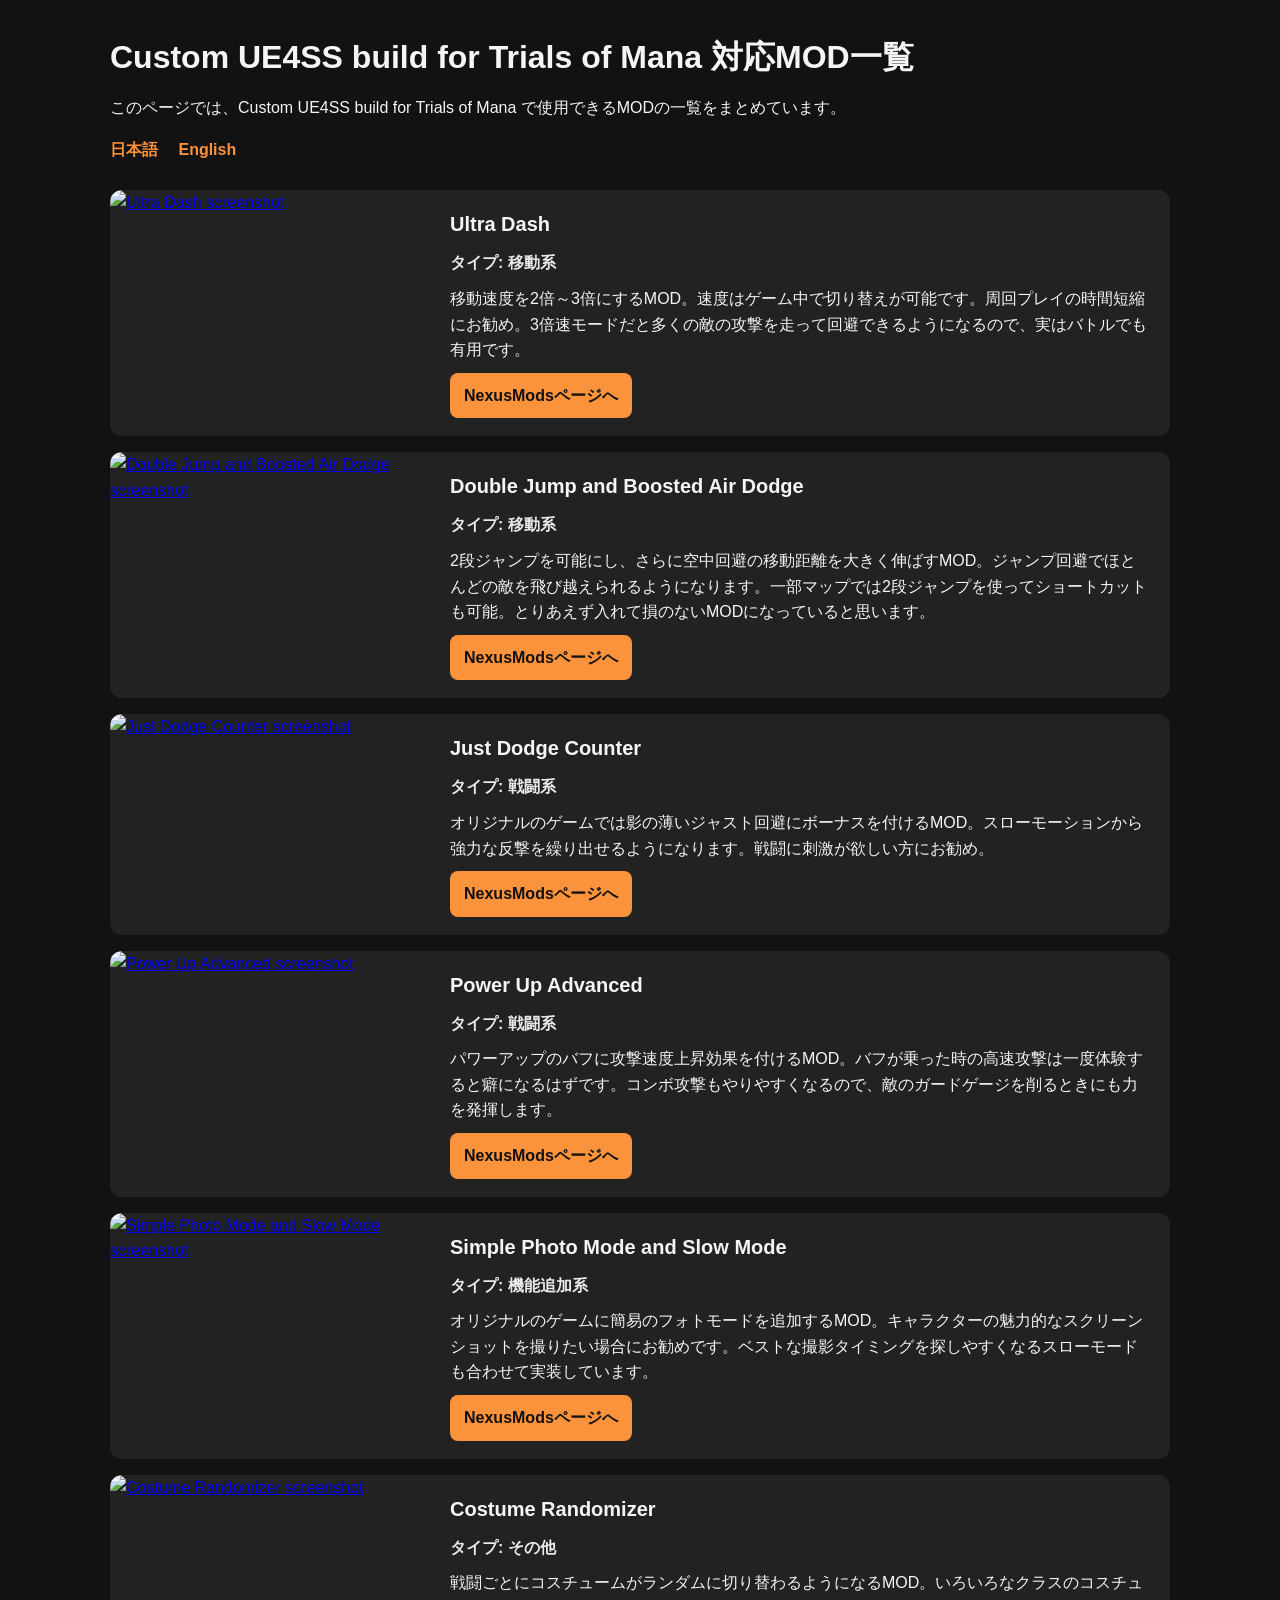
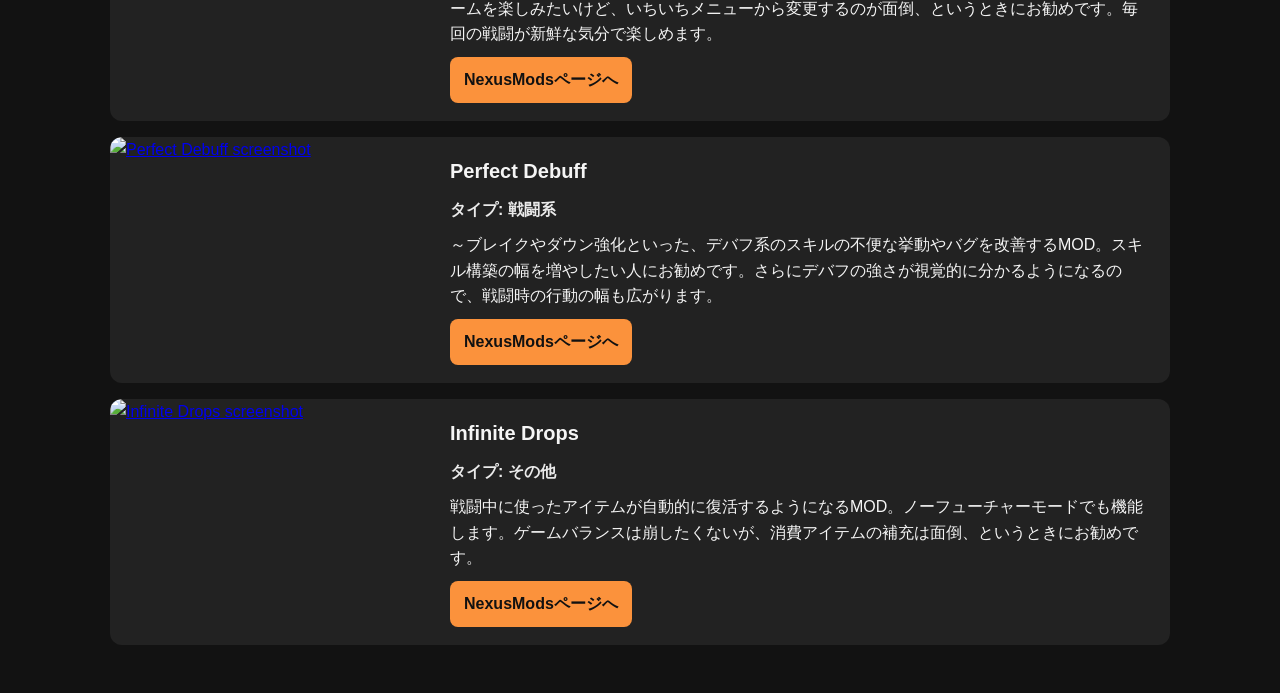
==== docs/modlist/index-jp.html @ f192716d "modlist ページを更新" ====
<!doctype html>
<html lang="ja">
  <head>
    <meta charset="UTF-8" />
    <meta name="viewport" content="width=device-width, initial-scale=1.0" />
    <title>Custom UE4SS build for Trials of Mana 対応MOD一覧</title>
    <link rel="stylesheet" href="styles.css" />
  </head>
  <body>
    <main class="container">
      <header class="page-header">
        <h1>Custom UE4SS build for Trials of Mana 対応MOD一覧</h1>
        <p>
          このページでは、Custom UE4SS build for Trials of Mana
          で使用できるMODの一覧をまとめています。
        </p>
        <nav class="lang-nav" aria-label="Language switch">
          <a href="index-jp.html">日本語</a>
          <a href="index.html">English</a>
        </nav>
      </header>

      <section class="mod-list">
        <article class="mod-card">
          <a class="mod-image-link" href="https://www.nexusmods.com/trialsofmana/mods/313" target="_blank" rel="noopener noreferrer">
            <img class="mod-image" src="https://staticdelivery.nexusmods.com/mods/3232/images/313/313-1771250511-84916025.png" alt="Ultra Dash screenshot" />
          </a>
          <div class="mod-content">
            <h2 class="mod-name">Ultra Dash</h2>
            <p class="mod-type">タイプ: 移動系</p>
            <p class="mod-description">移動速度を2倍～3倍にするMOD。速度はゲーム中で切り替えが可能です。周回プレイの時間短縮にお勧め。3倍速モードだと多くの敵の攻撃を走って回避できるようになるので、実はバトルでも有用です。</p>
            <a class="mod-link" href="https://www.nexusmods.com/trialsofmana/mods/313" target="_blank" rel="noopener noreferrer">NexusModsページへ</a>
          </div>
        </article>

        <article class="mod-card">
          <a class="mod-image-link" href="https://www.nexusmods.com/trialsofmana/mods/314" target="_blank" rel="noopener noreferrer">
            <img class="mod-image" src="https://staticdelivery.nexusmods.com/mods/3232/images/314/314-1771252054-678828349.png" alt="Double Jump and Boosted Air Dodge screenshot" />
          </a>
          <div class="mod-content">
            <h2 class="mod-name">Double Jump and Boosted Air Dodge</h2>
            <p class="mod-type">タイプ: 移動系</p>
            <p class="mod-description">2段ジャンプを可能にし、さらに空中回避の移動距離を大きく伸ばすMOD。ジャンプ回避でほとんどの敵を飛び越えられるようになります。一部マップでは2段ジャンプを使ってショートカットも可能。とりあえず入れて損のないMODになっていると思います。</p>
            <a class="mod-link" href="https://www.nexusmods.com/trialsofmana/mods/314" target="_blank" rel="noopener noreferrer">NexusModsページへ</a>
          </div>
        </article>

        <article class="mod-card">
          <a class="mod-image-link" href="https://www.nexusmods.com/trialsofmana/mods/315" target="_blank" rel="noopener noreferrer">
            <img class="mod-image" src="https://staticdelivery.nexusmods.com/mods/3232/images/315/315-1771280082-1032277169.png" alt="Just Dodge Counter screenshot" />
          </a>
          <div class="mod-content">
            <h2 class="mod-name">Just Dodge Counter</h2>
            <p class="mod-type">タイプ: 戦闘系</p>
            <p class="mod-description">オリジナルのゲームでは影の薄いジャスト回避にボーナスを付けるMOD。スローモーションから強力な反撃を繰り出せるようになります。戦闘に刺激が欲しい方にお勧め。</p>
            <a class="mod-link" href="https://www.nexusmods.com/trialsofmana/mods/315" target="_blank" rel="noopener noreferrer">NexusModsページへ</a>
          </div>
        </article>

        <article class="mod-card">
          <a class="mod-image-link" href="https://www.nexusmods.com/trialsofmana/mods/316" target="_blank" rel="noopener noreferrer">
            <img class="mod-image" src="https://staticdelivery.nexusmods.com/mods/3232/images/316/316-1771281567-613026246.png" alt="Power Up Advanced screenshot" />
          </a>
          <div class="mod-content">
            <h2 class="mod-name">Power Up Advanced</h2>
            <p class="mod-type">タイプ: 戦闘系</p>
            <p class="mod-description">パワーアップのバフに攻撃速度上昇効果を付けるMOD。バフが乗った時の高速攻撃は一度体験すると癖になるはずです。コンボ攻撃もやりやすくなるので、敵のガードゲージを削るときにも力を発揮します。</p>
            <a class="mod-link" href="https://www.nexusmods.com/trialsofmana/mods/316" target="_blank" rel="noopener noreferrer">NexusModsページへ</a>
          </div>
        </article>

        <article class="mod-card">
          <a class="mod-image-link" href="https://www.nexusmods.com/trialsofmana/mods/317" target="_blank" rel="noopener noreferrer">
            <img class="mod-image" src="https://staticdelivery.nexusmods.com/mods/3232/images/317/317-1771422034-954284719.png" alt="Simple Photo Mode and Slow Mode screenshot" />
          </a>
          <div class="mod-content">
            <h2 class="mod-name">Simple Photo Mode and Slow Mode</h2>
            <p class="mod-type">タイプ: 機能追加系</p>
            <p class="mod-description">オリジナルのゲームに簡易のフォトモードを追加するMOD。キャラクターの魅力的なスクリーンショットを撮りたい場合にお勧めです。ベストな撮影タイミングを探しやすくなるスローモードも合わせて実装しています。</p>
            <a class="mod-link" href="https://www.nexusmods.com/trialsofmana/mods/317" target="_blank" rel="noopener noreferrer">NexusModsページへ</a>
          </div>
        </article>

        <article class="mod-card">
          <a class="mod-image-link" href="https://www.nexusmods.com/trialsofmana/mods/318" target="_blank" rel="noopener noreferrer">
            <img class="mod-image" src="https://staticdelivery.nexusmods.com/mods/3232/images/318/318-1771860363-1504174685.png" alt="Costume Randomizer screenshot" />
          </a>
          <div class="mod-content">
            <h2 class="mod-name">Costume Randomizer</h2>
            <p class="mod-type">タイプ: その他</p>
            <p class="mod-description">戦闘ごとにコスチュームがランダムに切り替わるようになるMOD。いろいろなクラスのコスチュームを楽しみたいけど、いちいちメニューから変更するのが面倒、というときにお勧めです。毎回の戦闘が新鮮な気分で楽しめます。</p>
            <a class="mod-link" href="https://www.nexusmods.com/trialsofmana/mods/318" target="_blank" rel="noopener noreferrer">NexusModsページへ</a>
          </div>
        </article>

        <article class="mod-card">
          <a class="mod-image-link" href="https://www.nexusmods.com/trialsofmana/mods/319" target="_blank" rel="noopener noreferrer">
            <img class="mod-image" src="https://staticdelivery.nexusmods.com/mods/3232/images/319/319-1772370654-510780918.png" alt="Perfect Debuff screenshot" />
          </a>
          <div class="mod-content">
            <h2 class="mod-name">Perfect Debuff</h2>
            <p class="mod-type">タイプ: 戦闘系</p>
            <p class="mod-description">～ブレイクやダウン強化といった、デバフ系のスキルの不便な挙動やバグを改善するMOD。スキル構築の幅を増やしたい人にお勧めです。さらにデバフの強さが視覚的に分かるようになるので、戦闘時の行動の幅も広がります。</p>
            <a class="mod-link" href="https://www.nexusmods.com/trialsofmana/mods/319" target="_blank" rel="noopener noreferrer">NexusModsページへ</a>
          </div>
        </article>

        <article class="mod-card">
          <a class="mod-image-link" href="https://www.nexusmods.com/trialsofmana/mods/320" target="_blank" rel="noopener noreferrer">
            <img class="mod-image" src="https://staticdelivery.nexusmods.com/mods/3232/images/320/320-1773410706-1967612080.png" alt="Infinite Drops screenshot" />
          </a>
          <div class="mod-content">
            <h2 class="mod-name">Infinite Drops</h2>
            <p class="mod-type">タイプ: その他</p>
            <p class="mod-description">戦闘中に使ったアイテムが自動的に復活するようになるMOD。ノーフューチャーモードでも機能します。ゲームバランスは崩したくないが、消費アイテムの補充は面倒、というときにお勧めです。</p>
            <a class="mod-link" href="https://www.nexusmods.com/trialsofmana/mods/320" target="_blank" rel="noopener noreferrer">NexusModsページへ</a>
          </div>
        </article>
      </section>
    </main>
  </body>
</html>
---- docs/modlist/styles.css ----
* {
  box-sizing: border-box;
}

:root {
  --bg: #121212;
  --card: #222222;
  --text: #f5f5f5;
  --accent: #fb923c;
}

body {
  margin: 0;
  font-family: "Segoe UI", Arial, sans-serif;
  background: var(--bg);
  color: var(--text);
  line-height: 1.6;
}

.container {
  max-width: 1100px;
  margin: 0 auto;
  padding: 32px 20px 48px;
}

.page-header h1 {
  margin: 0 0 12px;
  font-size: 2rem;
}

.page-header p {
  margin: 0;
  font-size: 1rem;
}

.lang-nav {
  margin-top: 16px;
}

.lang-nav a {
  color: var(--accent);
  text-decoration: none;
  margin-right: 16px;
  font-weight: 600;
}

.mod-list {
  margin-top: 28px;
  display: flex;
  flex-direction: column;
  gap: 16px;
}

.mod-card {
  background: var(--card);
  border-radius: 12px;
  overflow: hidden;
  display: grid;
  grid-template-columns: 320px 1fr;
  min-height: 190px;
}

.mod-image-link {
  display: block;
  width: 100%;
  height: 100%;
}

.mod-image {
  width: 100%;
  height: 100%;
  object-fit: cover;
  display: block;
}

.mod-content {
  padding: 18px 20px;
  display: flex;
  flex-direction: column;
  gap: 10px;
}

.mod-name {
  margin: 0;
  font-size: 1.25rem;
}

.mod-type {
  margin: 0;
  font-weight: 600;
  opacity: 0.95;
}

.mod-description {
  margin: 0;
  flex: 1;
}

.mod-link {
  align-self: flex-start;
  background: var(--accent);
  color: #111;
  text-decoration: none;
  font-weight: 700;
  padding: 10px 14px;
  border-radius: 8px;
}

.mod-link:hover,
.mod-link:focus {
  filter: brightness(1.05);
}

@media (max-width: 800px) {
  .mod-card {
    grid-template-columns: 1fr;
  }

  .mod-image {
    height: 210px;
  }
}
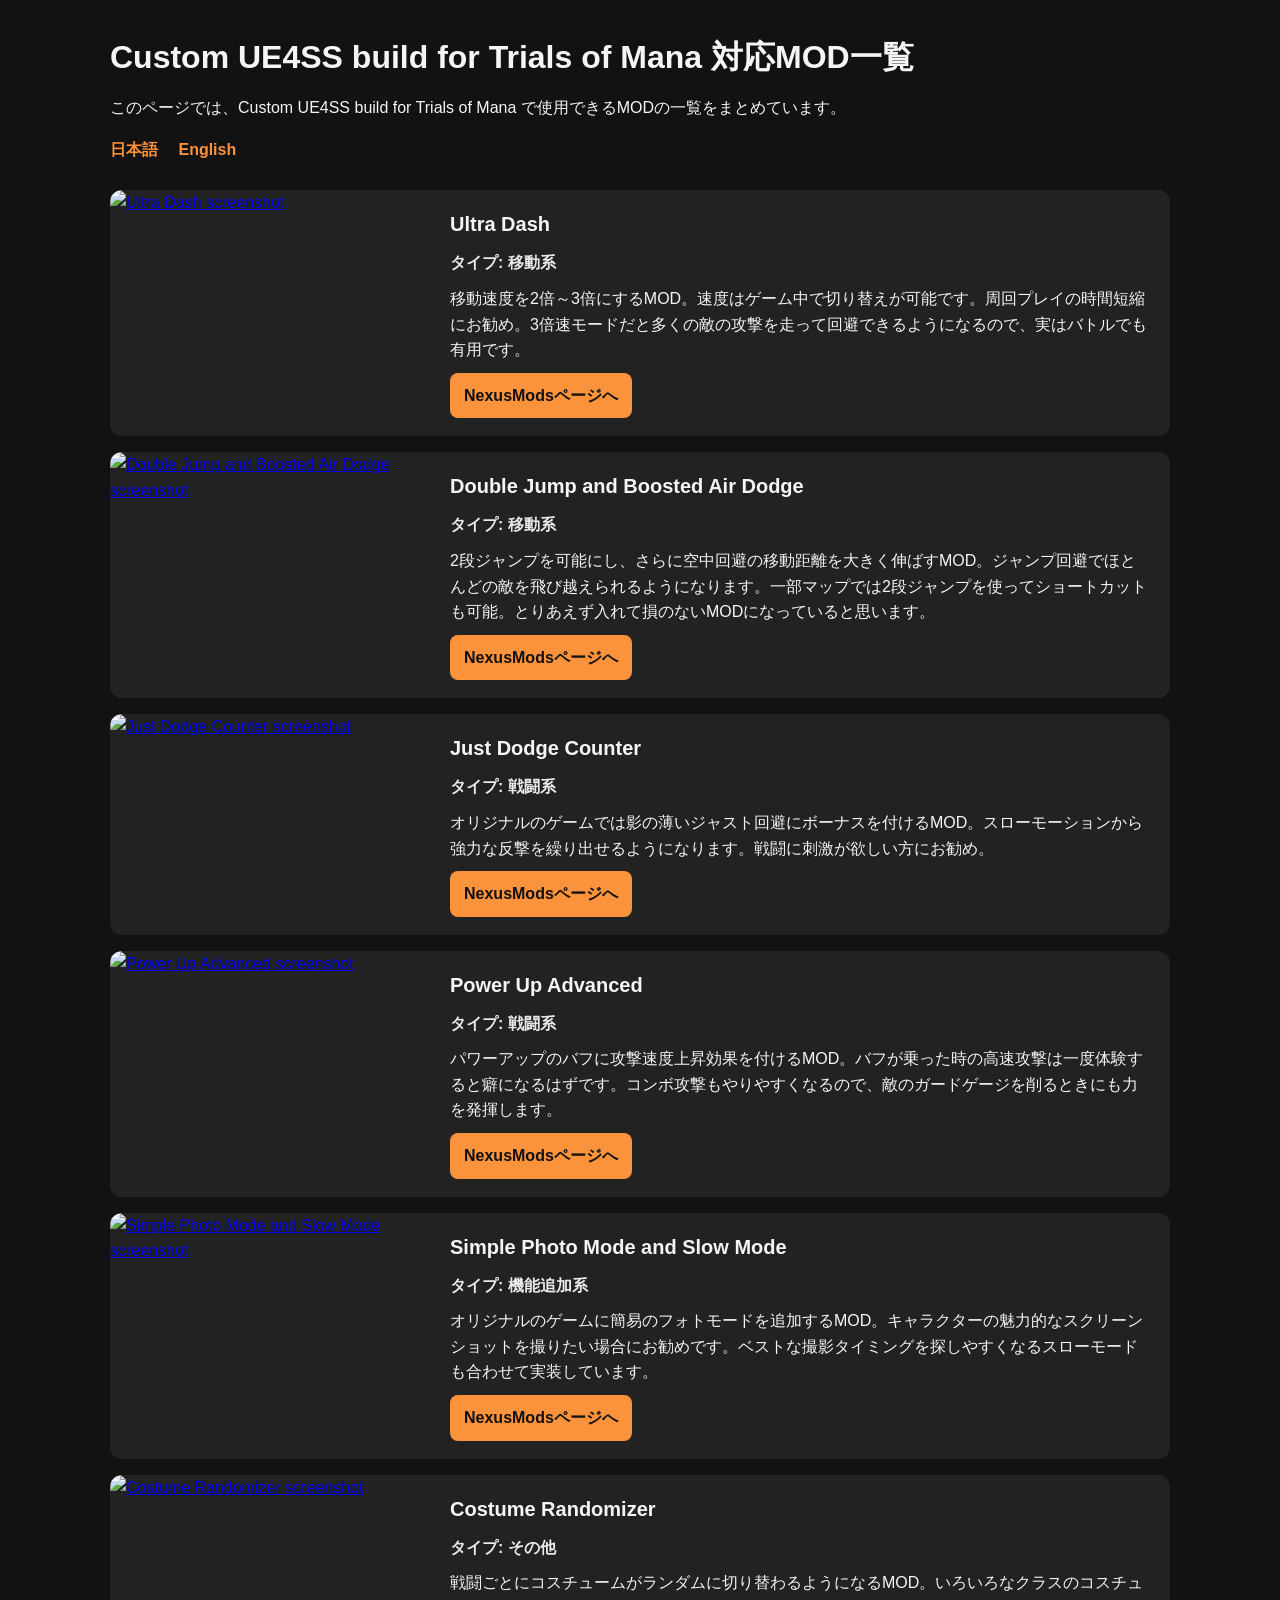
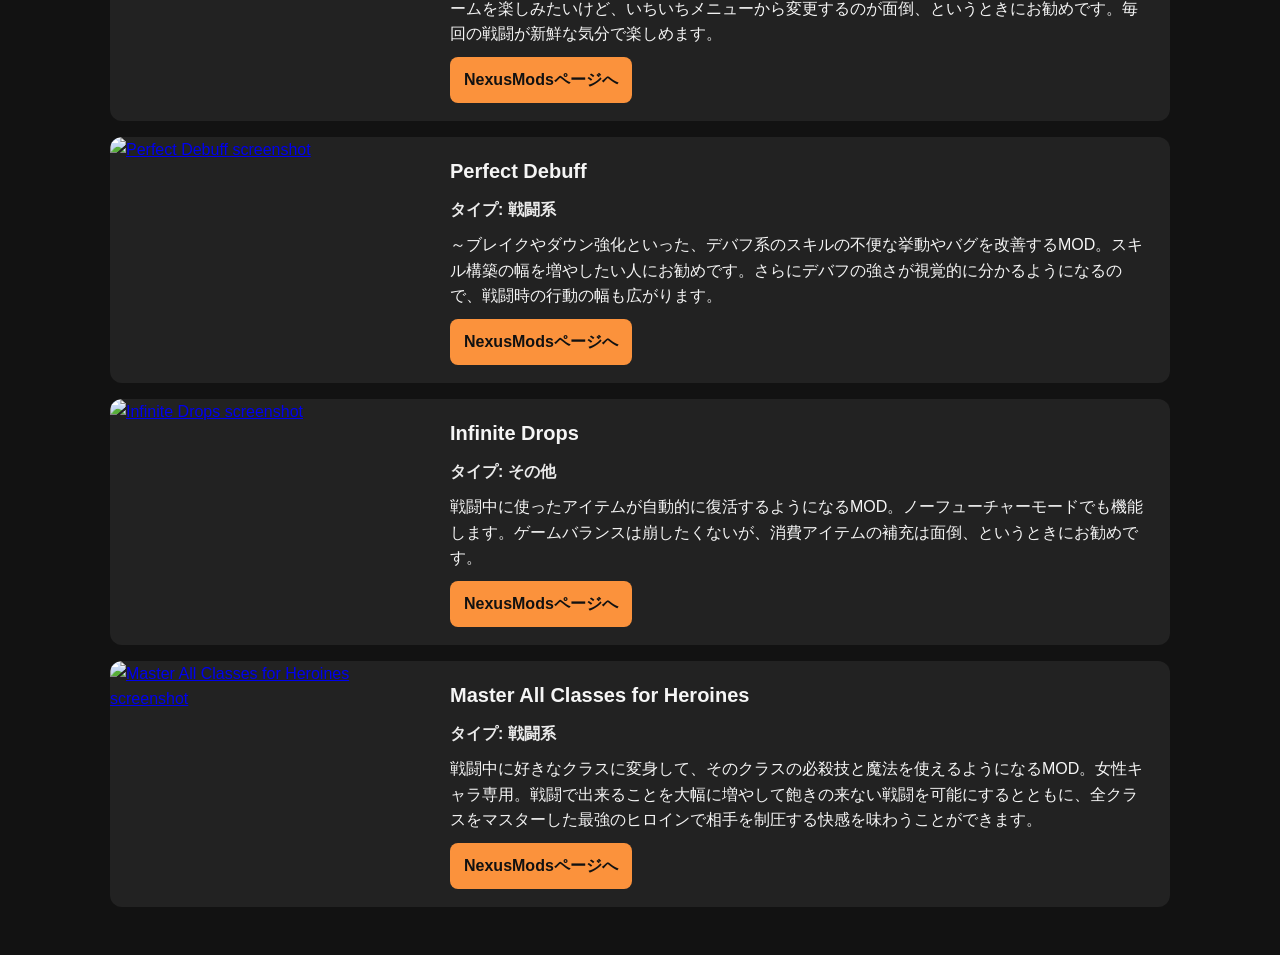
==== commit 606c8384: "modlist ページを更新" ====
--- a/docs/modlist/index-jp.html
+++ b/docs/modlist/index-jp.html
@@ -116,6 +116,18 @@
             <a class="mod-link" href="https://www.nexusmods.com/trialsofmana/mods/320" target="_blank" rel="noopener noreferrer">NexusModsページへ</a>
           </div>
         </article>
+        
+        <article class="mod-card">
+          <a class="mod-image-link" href="https://www.nexusmods.com/trialsofmana/mods/321" target="_blank" rel="noopener noreferrer">
+            <img class="mod-image" src="https://staticdelivery.nexusmods.com/mods/3232/images/321/321-1773567032-205669910.png" alt="Master All Classes for Heroines screenshot" />
+          </a>
+          <div class="mod-content">
+            <h2 class="mod-name">Master All Classes for Heroines</h2>
+            <p class="mod-type">タイプ: 戦闘系</p>
+            <p class="mod-description">戦闘中に好きなクラスに変身して、そのクラスの必殺技と魔法を使えるようになるMOD。女性キャラ専用。戦闘で出来ることを大幅に増やして飽きの来ない戦闘を可能にするとともに、全クラスをマスターした最強のヒロインで相手を制圧する快感を味わうことができます。</p>
+            <a class="mod-link" href="https://www.nexusmods.com/trialsofmana/mods/321" target="_blank" rel="noopener noreferrer">NexusModsページへ</a>
+          </div>
+        </article>
       </section>
     </main>
   </body>
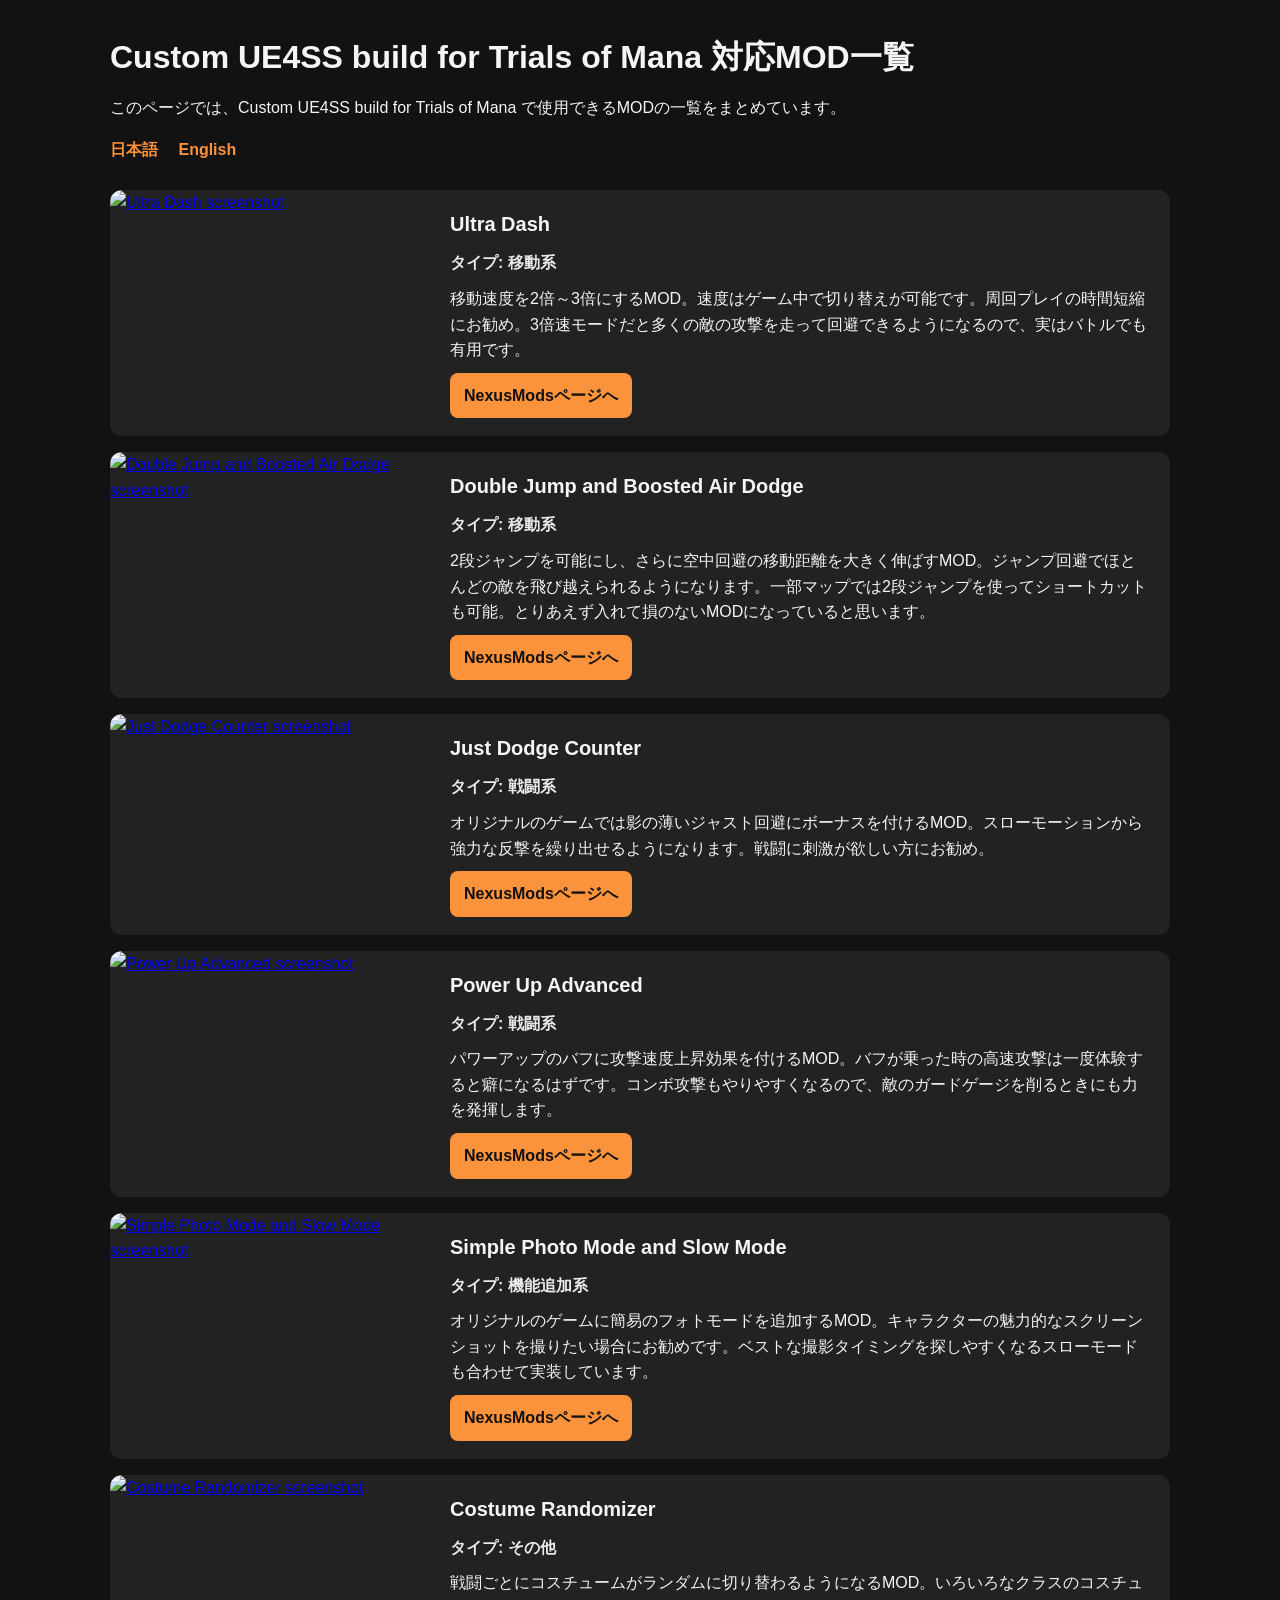
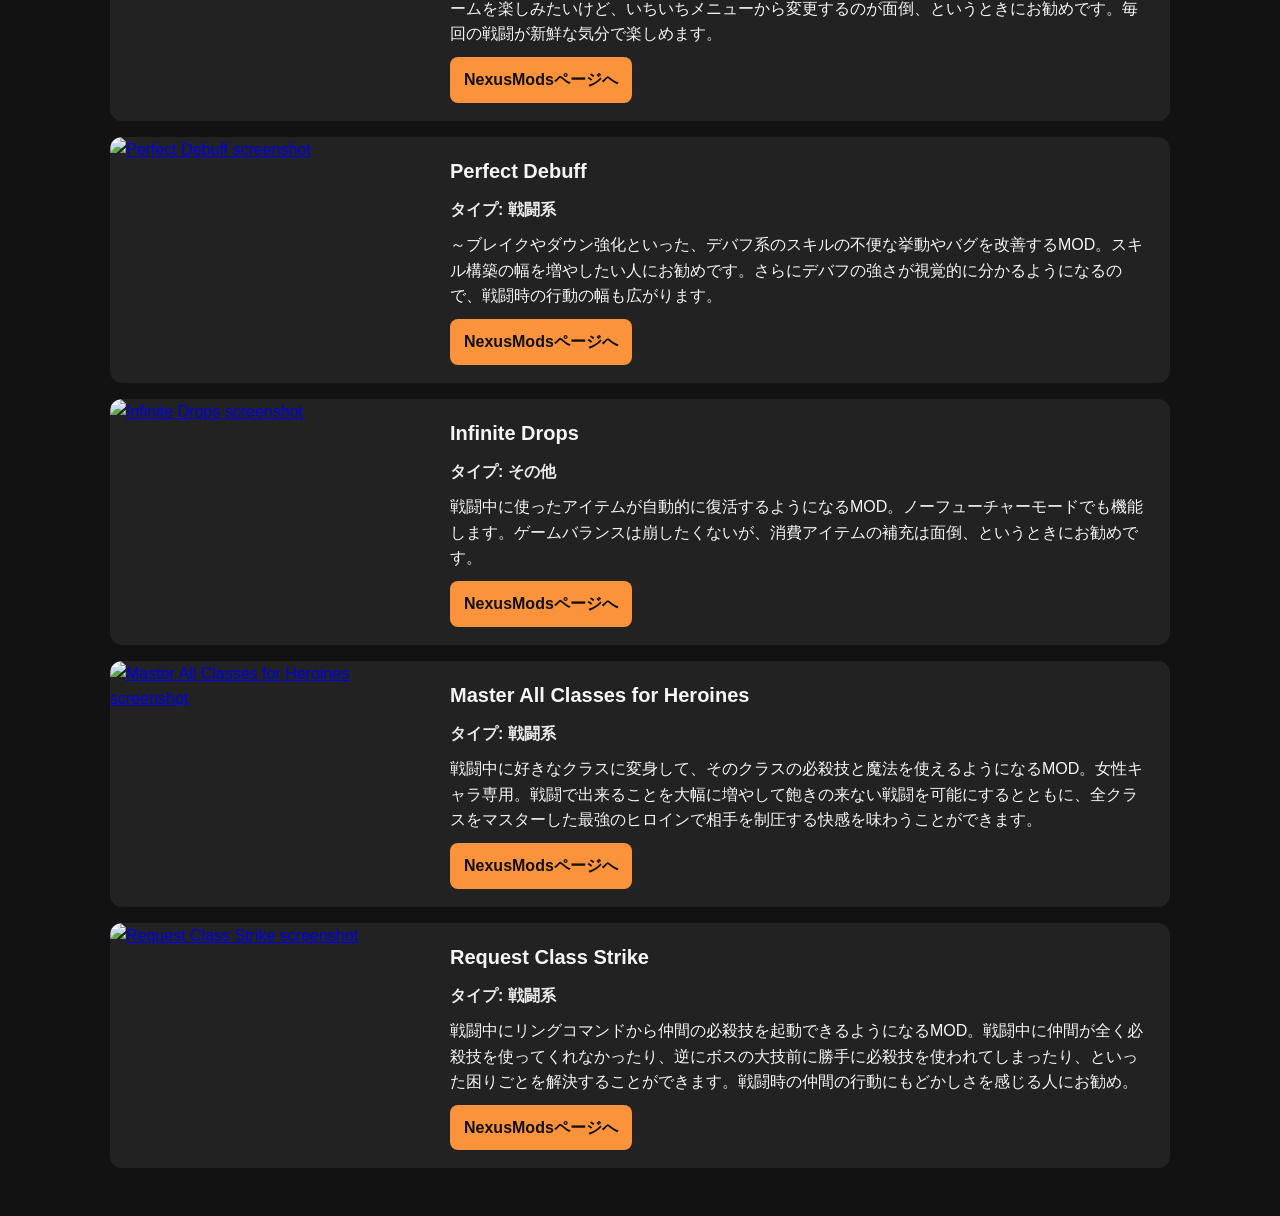
==== commit c2150cf3: "すべての変更をコミット" ====
--- a/docs/modlist/index-jp.html
+++ b/docs/modlist/index-jp.html
@@ -128,6 +128,18 @@
             <a class="mod-link" href="https://www.nexusmods.com/trialsofmana/mods/321" target="_blank" rel="noopener noreferrer">NexusModsページへ</a>
           </div>
         </article>
+
+        <article class="mod-card">
+          <a class="mod-image-link" href="https://www.nexusmods.com/trialsofmana/mods/322" target="_blank" rel="noopener noreferrer">
+            <img class="mod-image" src="https://staticdelivery.nexusmods.com/mods/3232/images/322/322-1774785207-396757798.png" alt="Request Class Strike screenshot" />
+          </a>
+          <div class="mod-content">
+            <h2 class="mod-name">Request Class Strike</h2>
+            <p class="mod-type">タイプ: 戦闘系</p>
+            <p class="mod-description">戦闘中にリングコマンドから仲間の必殺技を起動できるようになるMOD。戦闘中に仲間が全く必殺技を使ってくれなかったり、逆にボスの大技前に勝手に必殺技を使われてしまったり、といった困りごとを解決することができます。戦闘時の仲間の行動にもどかしさを感じる人にお勧め。</p>
+            <a class="mod-link" href="https://www.nexusmods.com/trialsofmana/mods/322" target="_blank" rel="noopener noreferrer">NexusModsページへ</a>
+          </div>
+        </article>
       </section>
     </main>
   </body>
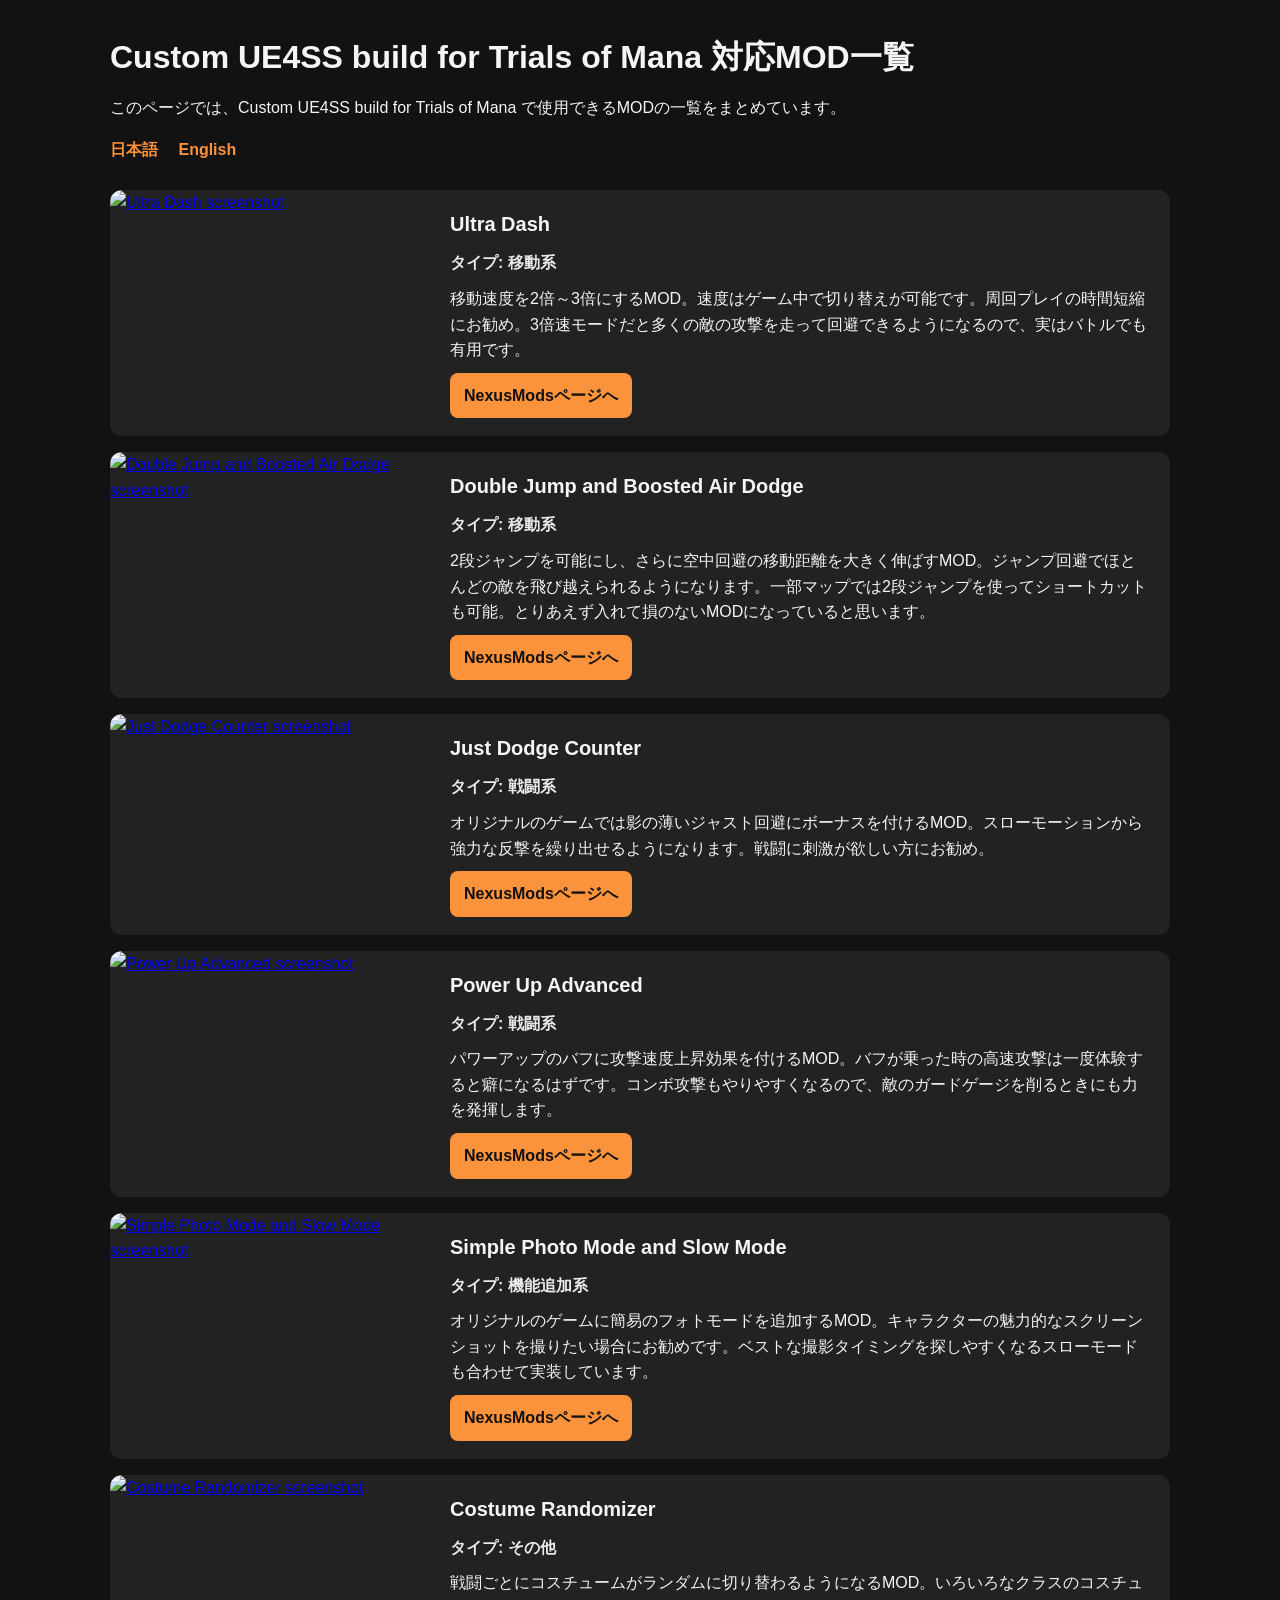
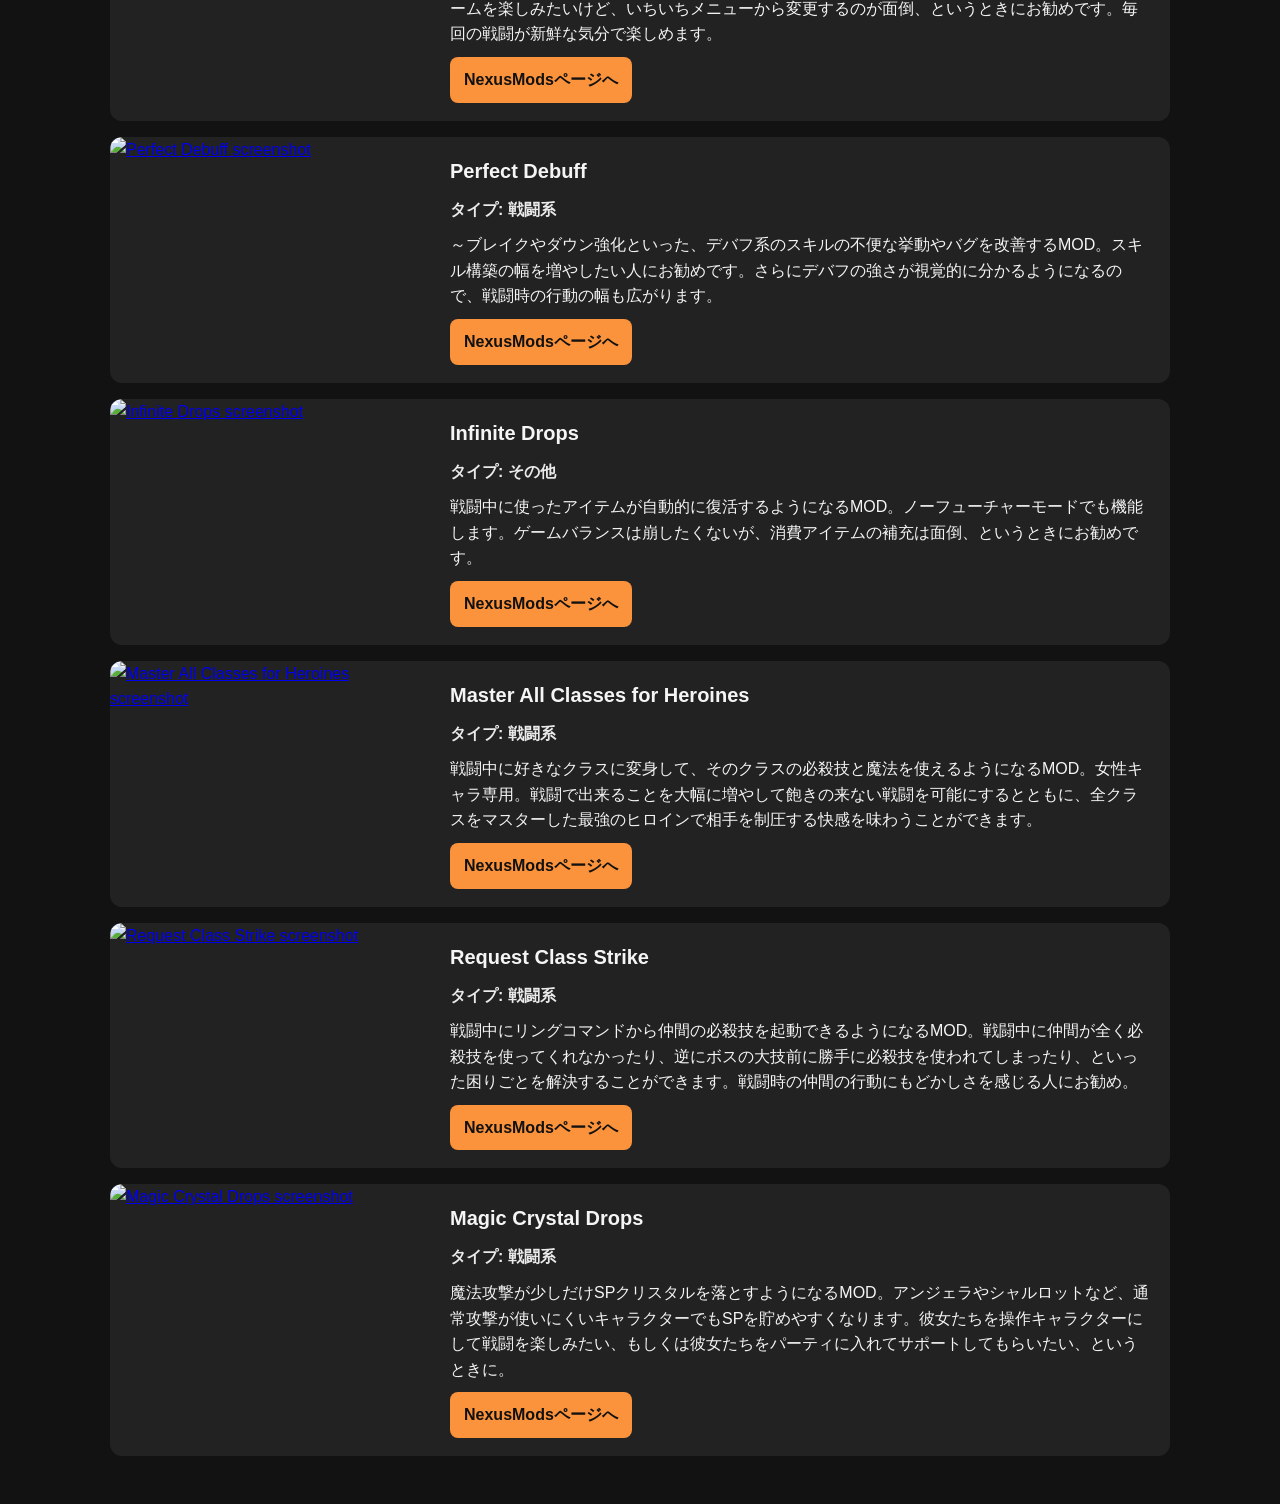
==== commit c6e23cd6: "Add Magic Crystal Drops to mod lists" ====
--- a/docs/modlist/index-jp.html
+++ b/docs/modlist/index-jp.html
@@ -140,6 +140,18 @@
             <a class="mod-link" href="https://www.nexusmods.com/trialsofmana/mods/322" target="_blank" rel="noopener noreferrer">NexusModsページへ</a>
           </div>
         </article>
+
+        <article class="mod-card">
+          <a class="mod-image-link" href="https://www.nexusmods.com/trialsofmana/mods/326" target="_blank" rel="noopener noreferrer">
+            <img class="mod-image" src="https://staticdelivery.nexusmods.com/mods/3232/images/326/326-1775836091-1060564756.png" alt="Magic Crystal Drops screenshot" />
+          </a>
+          <div class="mod-content">
+            <h2 class="mod-name">Magic Crystal Drops</h2>
+            <p class="mod-type">タイプ: 戦闘系</p>
+            <p class="mod-description">魔法攻撃が少しだけSPクリスタルを落とすようになるMOD。アンジェラやシャルロットなど、通常攻撃が使いにくいキャラクターでもSPを貯めやすくなります。彼女たちを操作キャラクターにして戦闘を楽しみたい、もしくは彼女たちをパーティに入れてサポートしてもらいたい、というときに。</p>
+            <a class="mod-link" href="https://www.nexusmods.com/trialsofmana/mods/326" target="_blank" rel="noopener noreferrer">NexusModsページへ</a>
+          </div>
+        </article>
       </section>
     </main>
   </body>
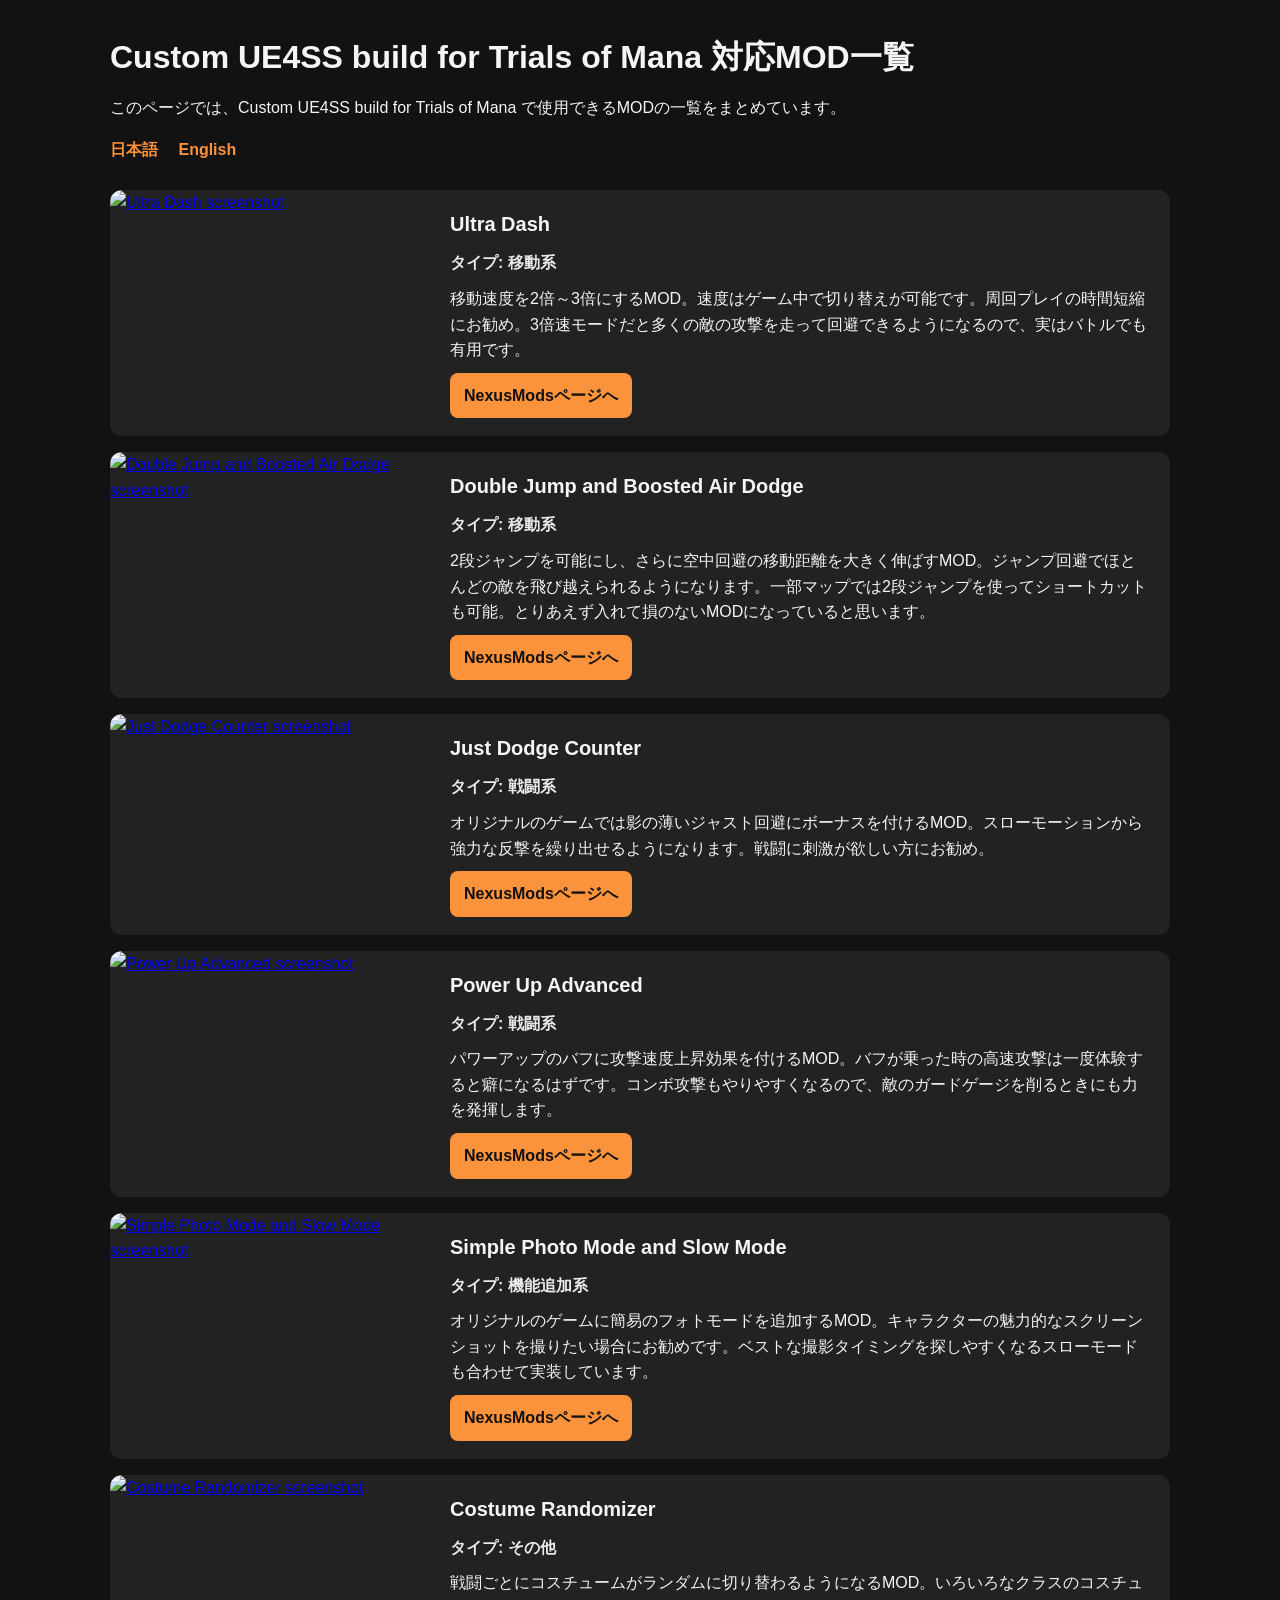
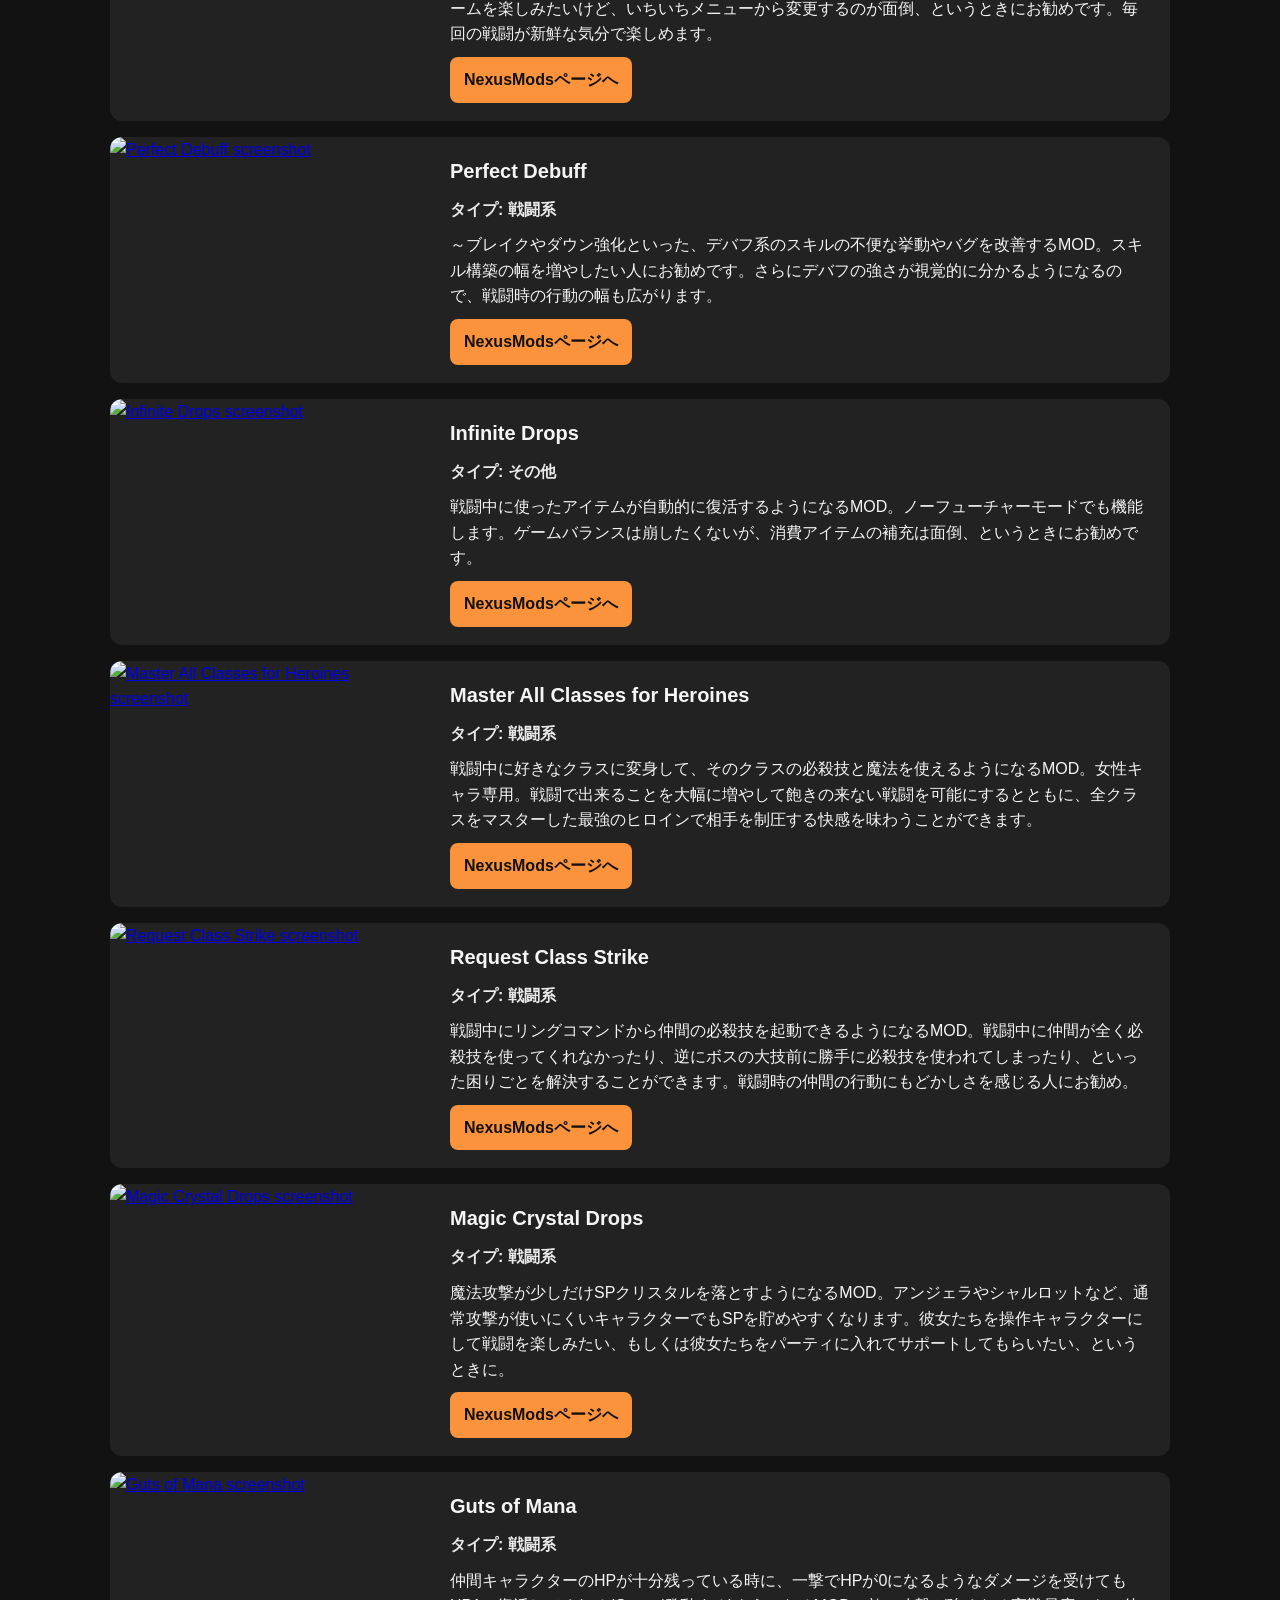
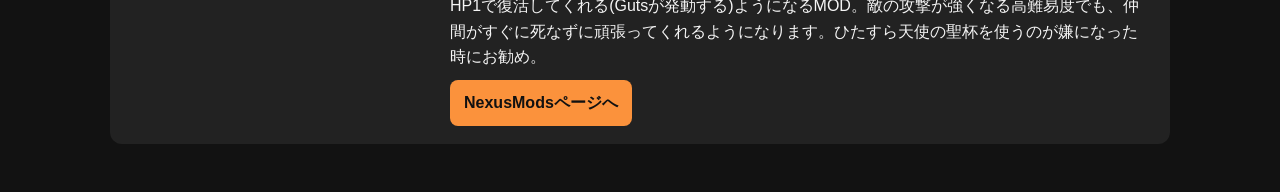
==== commit 56afcc4c: "Add Guts of Mana to mod list" ====
--- a/docs/modlist/index-jp.html
+++ b/docs/modlist/index-jp.html
@@ -119,7 +119,7 @@
         
         <article class="mod-card">
           <a class="mod-image-link" href="https://www.nexusmods.com/trialsofmana/mods/321" target="_blank" rel="noopener noreferrer">
-            <img class="mod-image" src="https://staticdelivery.nexusmods.com/mods/3232/images/321/321-1773567032-205669910.png" alt="Master All Classes for Heroines screenshot" />
+            <img class="mod-image" src="https://staticdelivery.nexusmods.com/mods/3232/images/321/321-1775658357-853257417.png" alt="Master All Classes for Heroines screenshot" />
           </a>
           <div class="mod-content">
             <h2 class="mod-name">Master All Classes for Heroines</h2>
@@ -152,6 +152,18 @@
             <a class="mod-link" href="https://www.nexusmods.com/trialsofmana/mods/326" target="_blank" rel="noopener noreferrer">NexusModsページへ</a>
           </div>
         </article>
+
+        <article class="mod-card">
+          <a class="mod-image-link" href="https://www.nexusmods.com/trialsofmana/mods/327" target="_blank" rel="noopener noreferrer">
+            <img class="mod-image" src="https://staticdelivery.nexusmods.com/mods/3232/images/327/327-1776343928-2136787812.png" alt="Guts of Mana screenshot" />
+          </a>
+          <div class="mod-content">
+            <h2 class="mod-name">Guts of Mana</h2>
+            <p class="mod-type">タイプ: 戦闘系</p>
+            <p class="mod-description">仲間キャラクターのHPが十分残っている時に、一撃でHPが0になるようなダメージを受けてもHP1で復活してくれる(Gutsが発動する)ようになるMOD。敵の攻撃が強くなる高難易度でも、仲間がすぐに死なずに頑張ってくれるようになります。ひたすら天使の聖杯を使うのが嫌になった時にお勧め。</p>
+            <a class="mod-link" href="https://www.nexusmods.com/trialsofmana/mods/327" target="_blank" rel="noopener noreferrer">NexusModsページへ</a>
+          </div>
+        </article>
       </section>
     </main>
   </body>
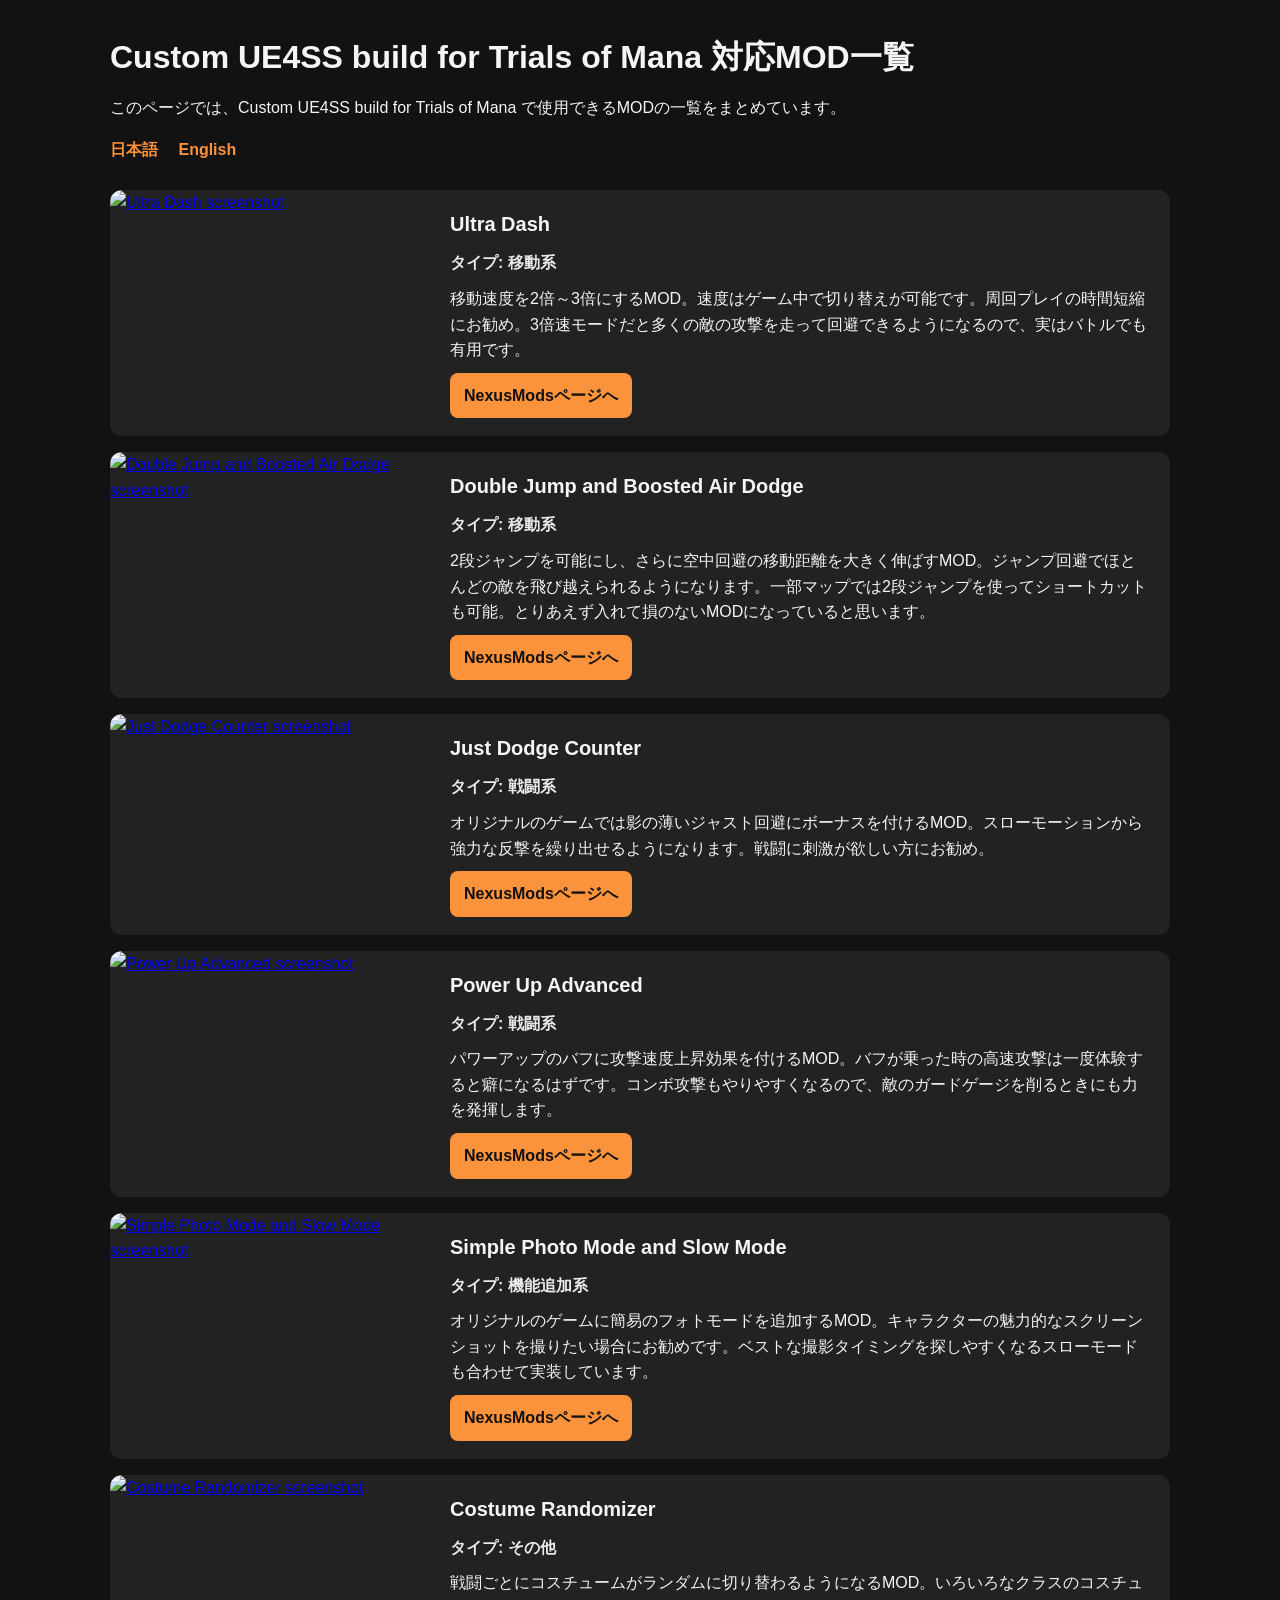
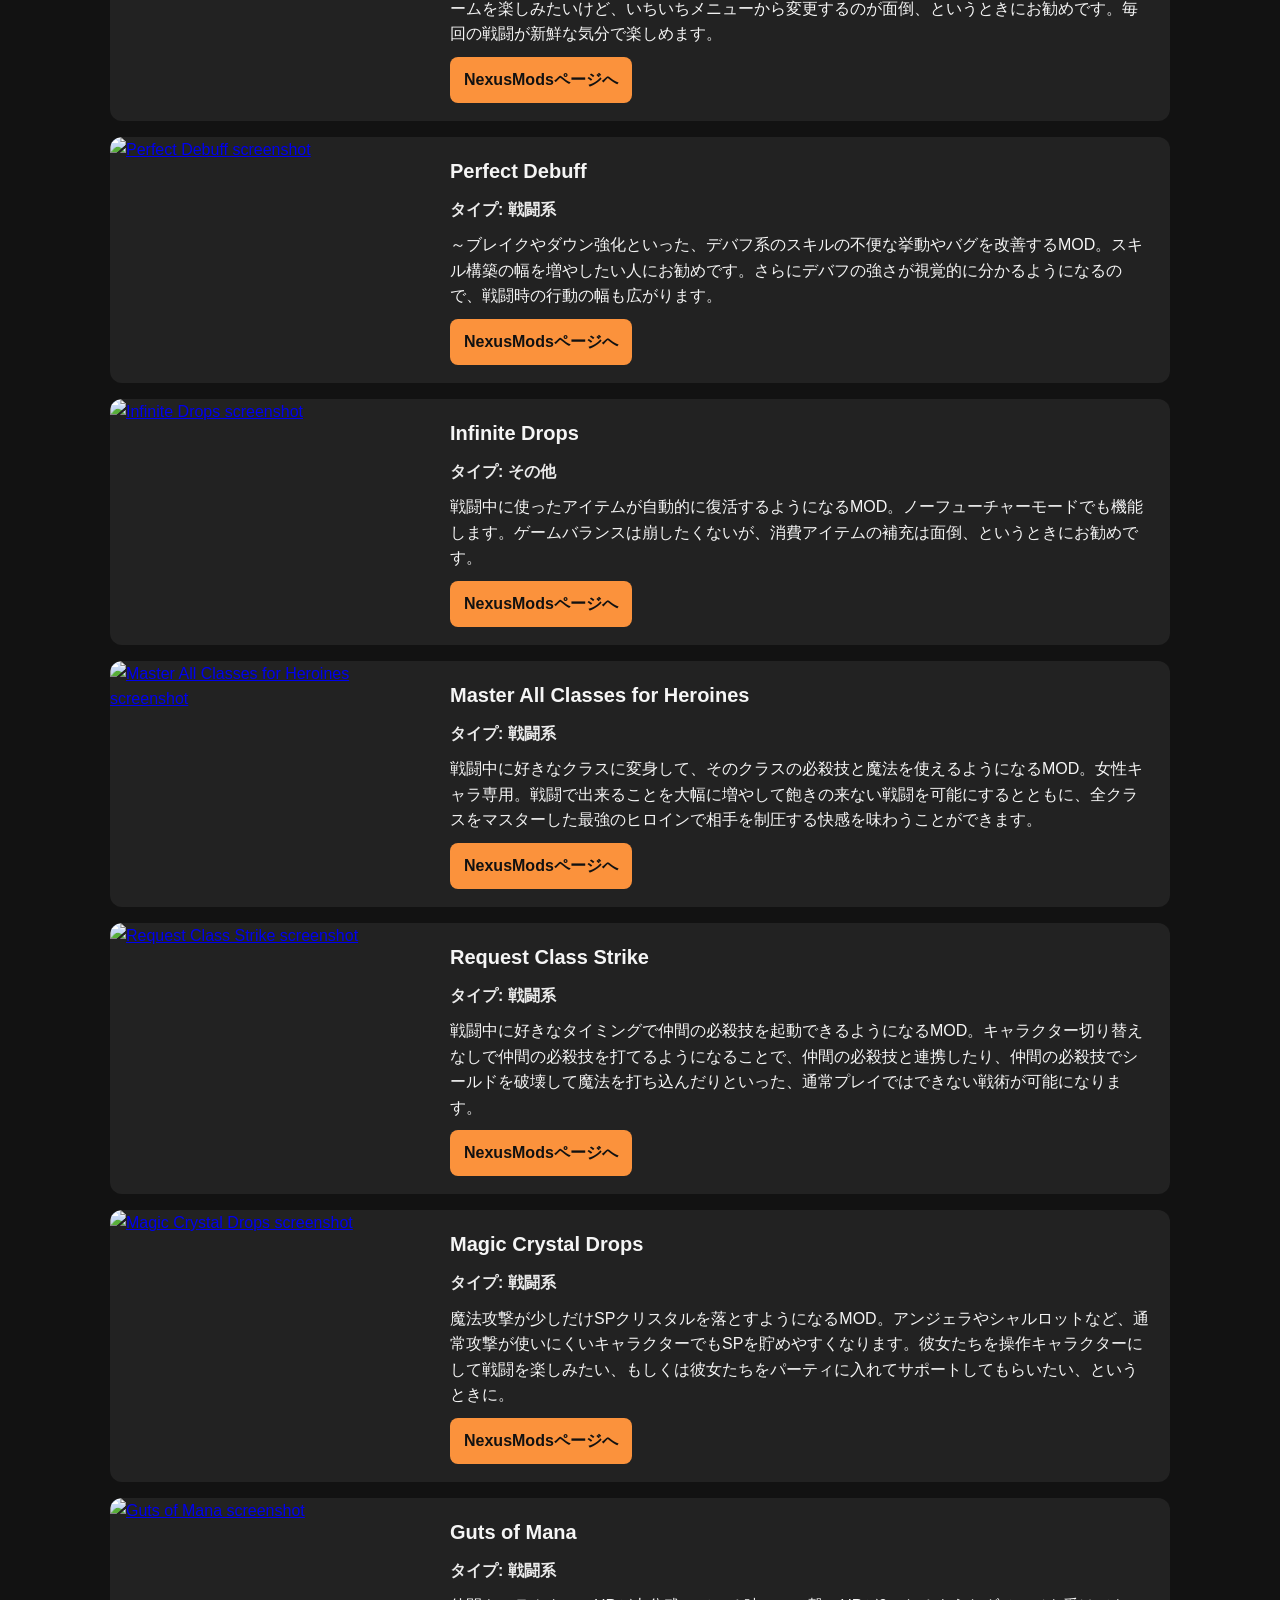
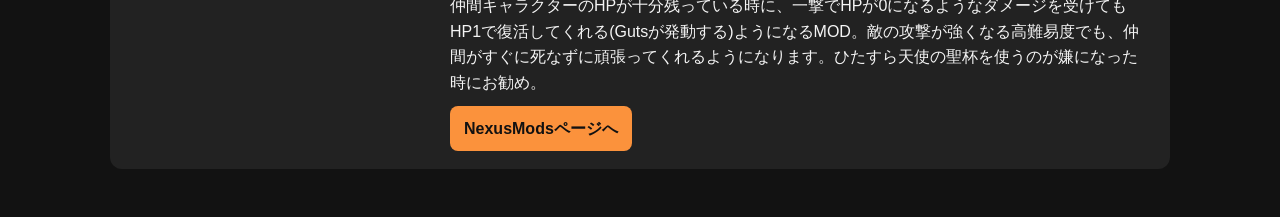
==== commit 8e8e3caa: "Update Request Class Strike descriptions" ====
--- a/docs/modlist/index-jp.html
+++ b/docs/modlist/index-jp.html
@@ -136,7 +136,7 @@
           <div class="mod-content">
             <h2 class="mod-name">Request Class Strike</h2>
             <p class="mod-type">タイプ: 戦闘系</p>
-            <p class="mod-description">戦闘中にリングコマンドから仲間の必殺技を起動できるようになるMOD。戦闘中に仲間が全く必殺技を使ってくれなかったり、逆にボスの大技前に勝手に必殺技を使われてしまったり、といった困りごとを解決することができます。戦闘時の仲間の行動にもどかしさを感じる人にお勧め。</p>
+            <p class="mod-description">戦闘中に好きなタイミングで仲間の必殺技を起動できるようになるMOD。キャラクター切り替えなしで仲間の必殺技を打てるようになることで、仲間の必殺技と連携したり、仲間の必殺技でシールドを破壊して魔法を打ち込んだりといった、通常プレイではできない戦術が可能になります。</p>
             <a class="mod-link" href="https://www.nexusmods.com/trialsofmana/mods/322" target="_blank" rel="noopener noreferrer">NexusModsページへ</a>
           </div>
         </article>
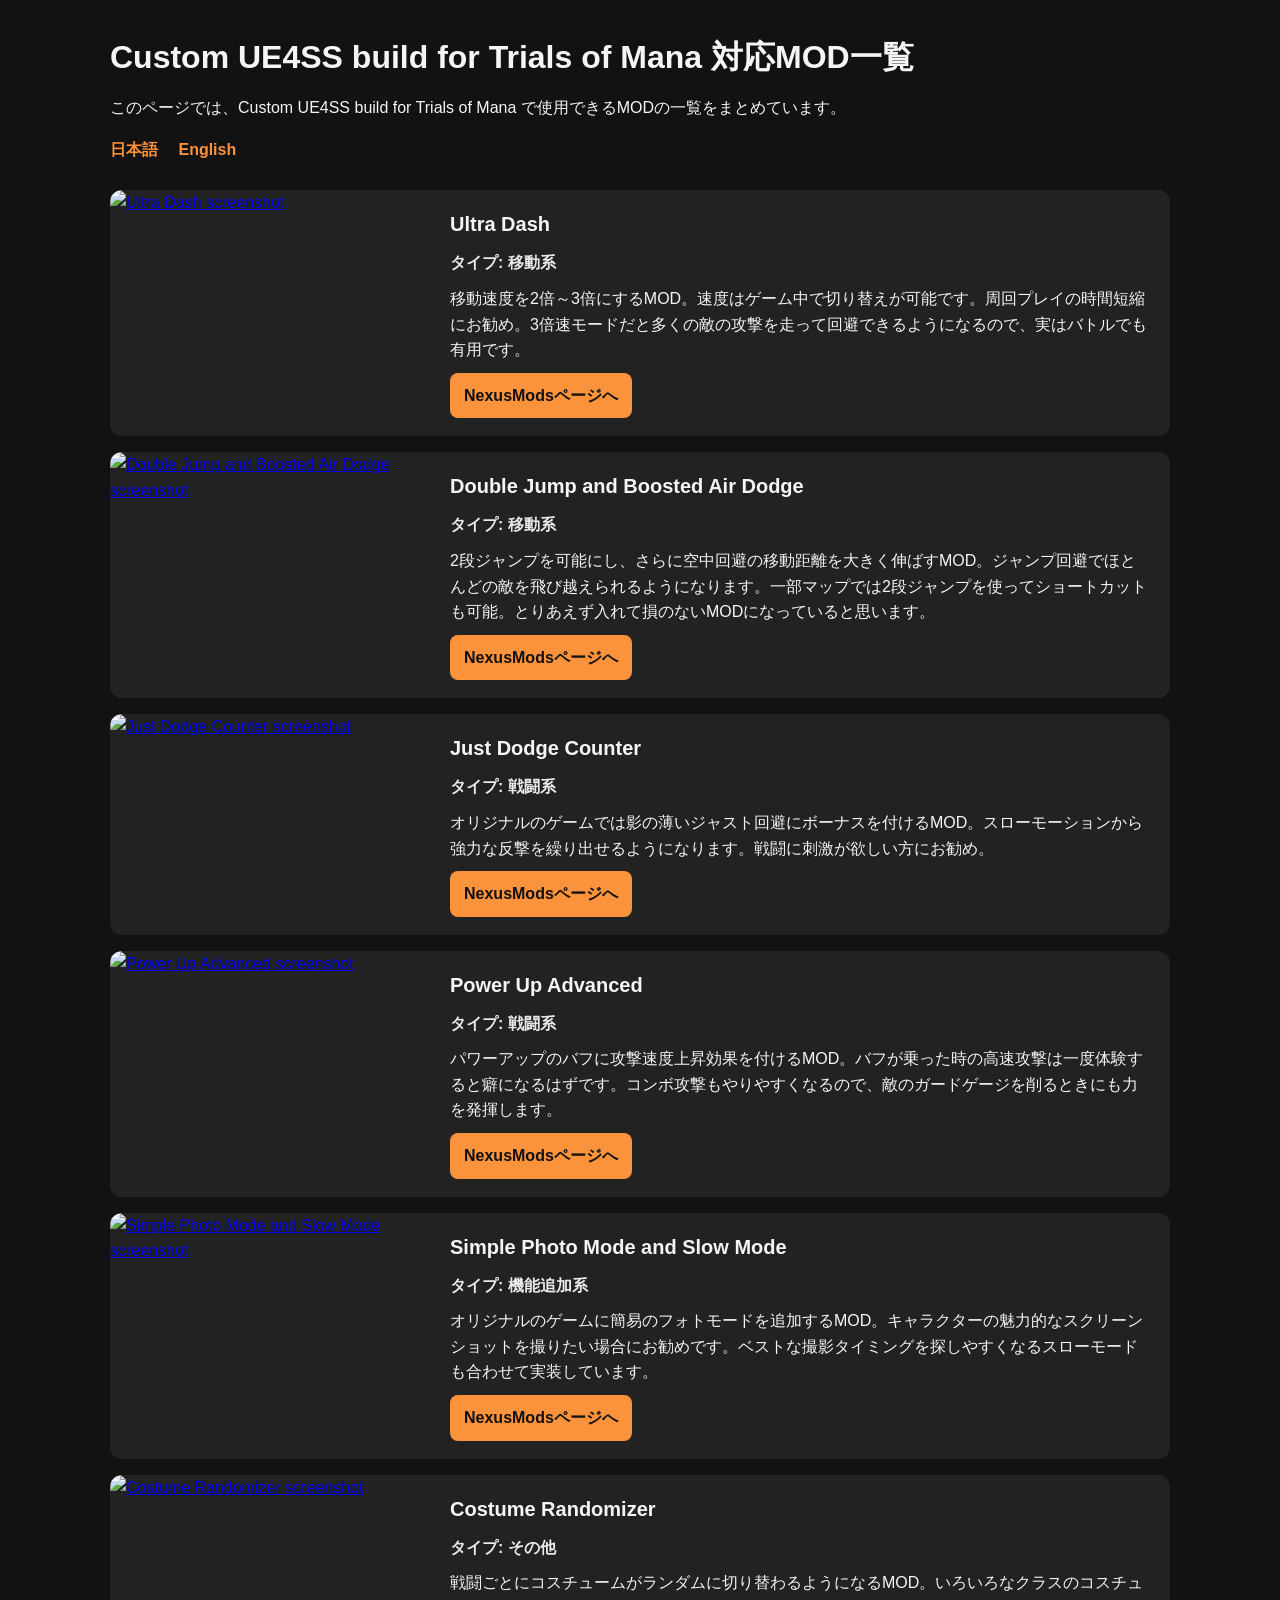
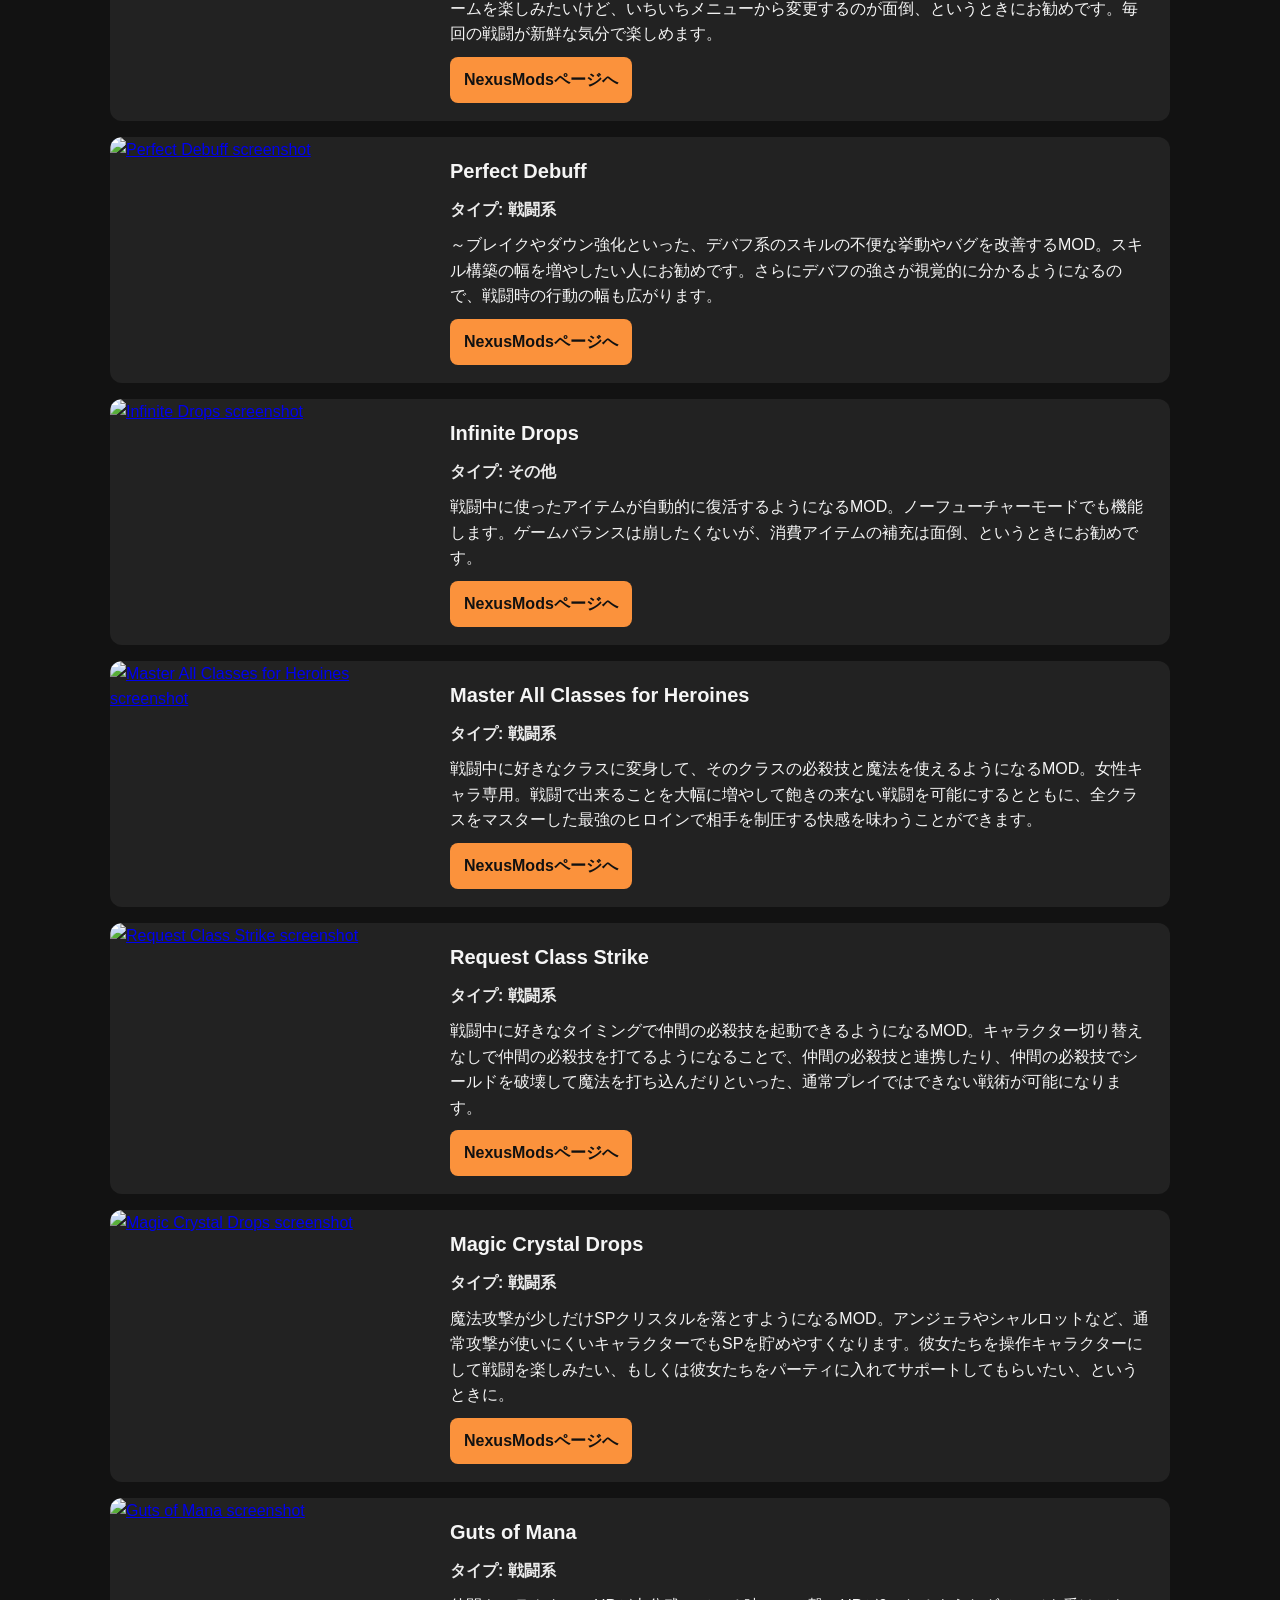
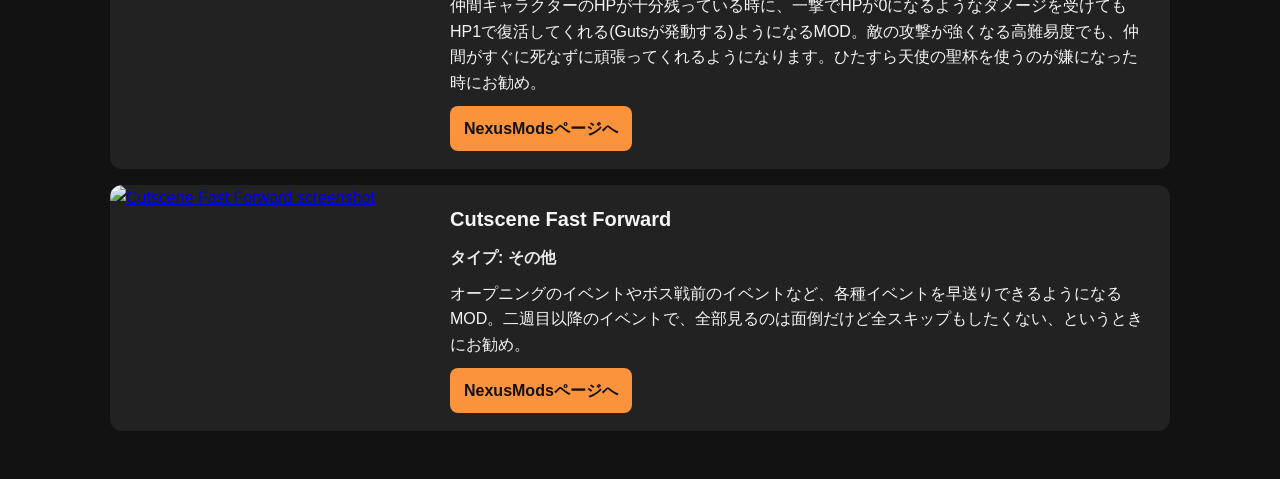
==== commit f7740224: "Add Cutscene Fast Forward to mod lists" ====
--- a/docs/modlist/index-jp.html
+++ b/docs/modlist/index-jp.html
@@ -164,6 +164,18 @@
             <a class="mod-link" href="https://www.nexusmods.com/trialsofmana/mods/327" target="_blank" rel="noopener noreferrer">NexusModsページへ</a>
           </div>
         </article>
+
+          <article class="mod-card">
+            <a class="mod-image-link" href="https://www.nexusmods.com/trialsofmana/mods/328" target="_blank" rel="noopener noreferrer">
+              <img class="mod-image" src="https://staticdelivery.nexusmods.com/mods/3232/images/328/328-1777375888-1825113541.png" alt="Cutscene Fast Forward screenshot" />
+            </a>
+            <div class="mod-content">
+              <h2 class="mod-name">Cutscene Fast Forward</h2>
+              <p class="mod-type">タイプ: その他</p>
+              <p class="mod-description">オープニングのイベントやボス戦前のイベントなど、各種イベントを早送りできるようになるMOD。二週目以降のイベントで、全部見るのは面倒だけど全スキップもしたくない、というときにお勧め。</p>
+              <a class="mod-link" href="https://www.nexusmods.com/trialsofmana/mods/328" target="_blank" rel="noopener noreferrer">NexusModsページへ</a>
+            </div>
+          </article>
       </section>
     </main>
   </body>
